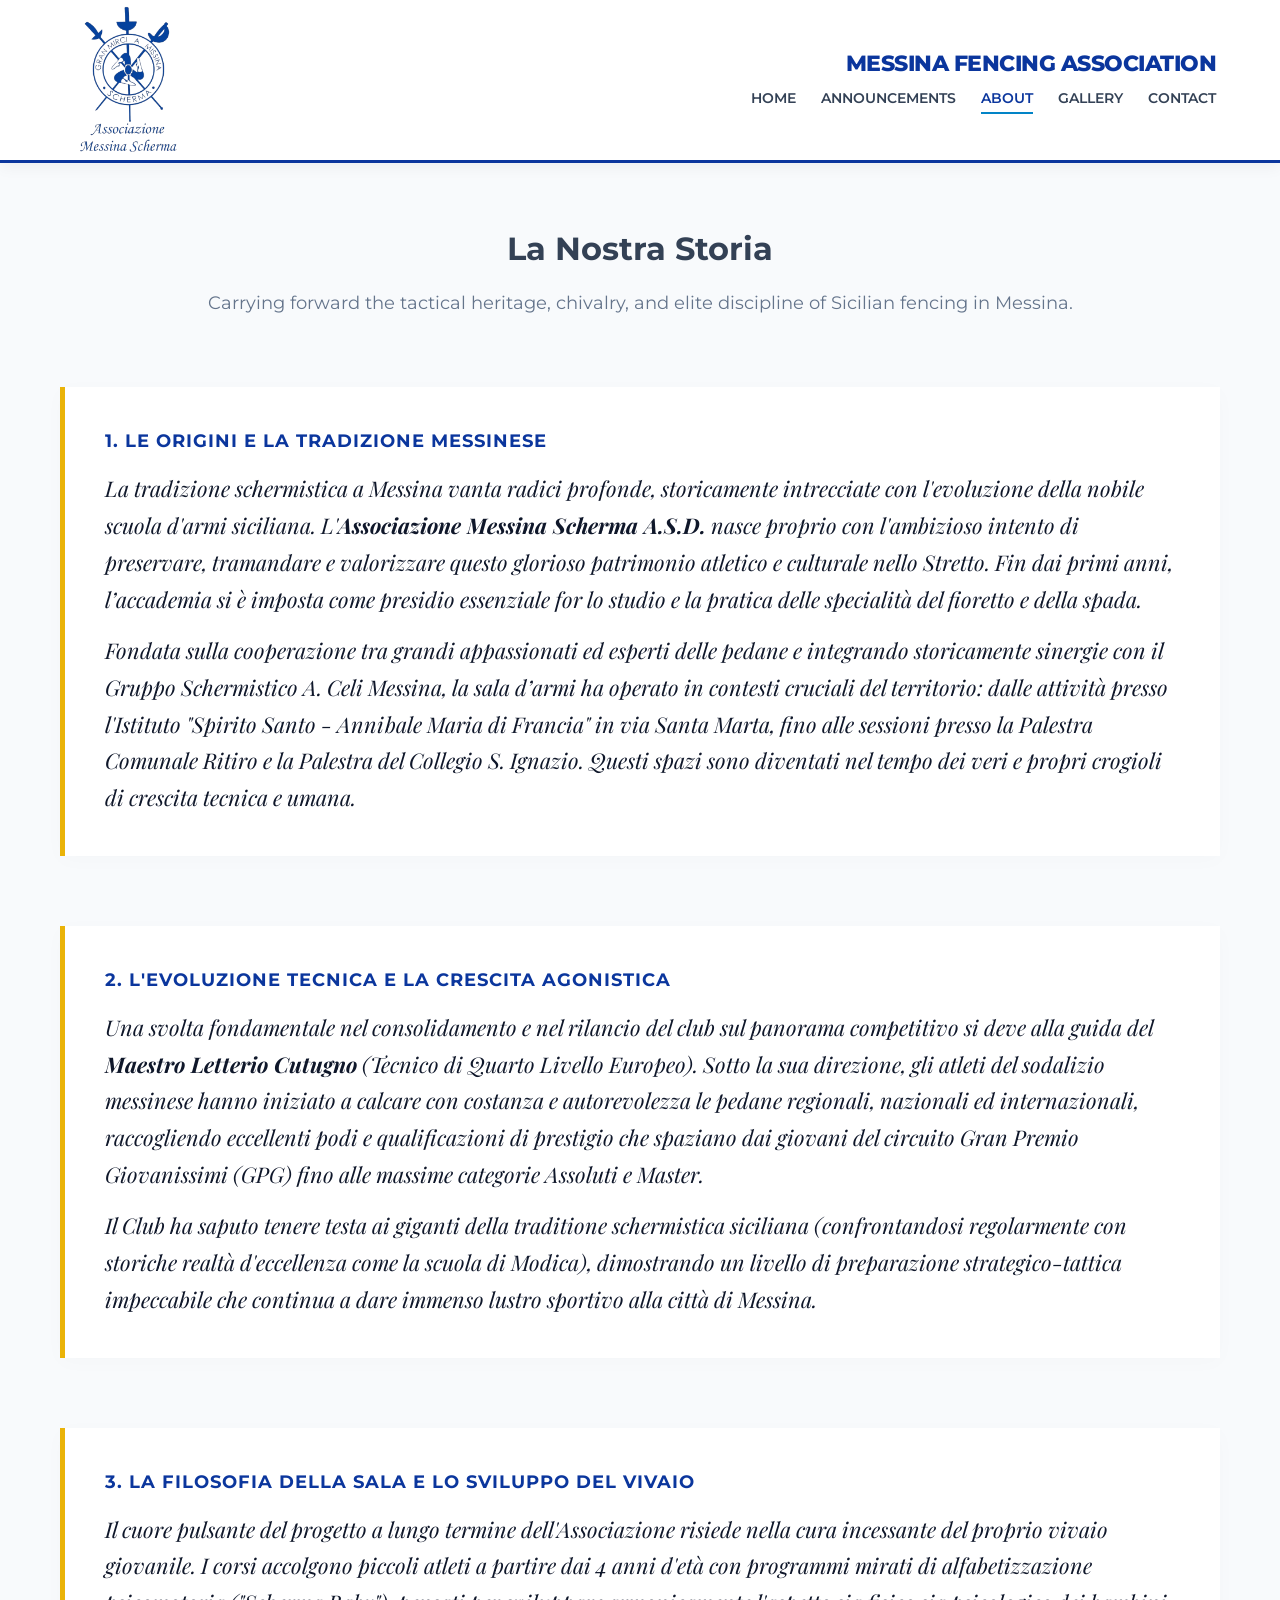
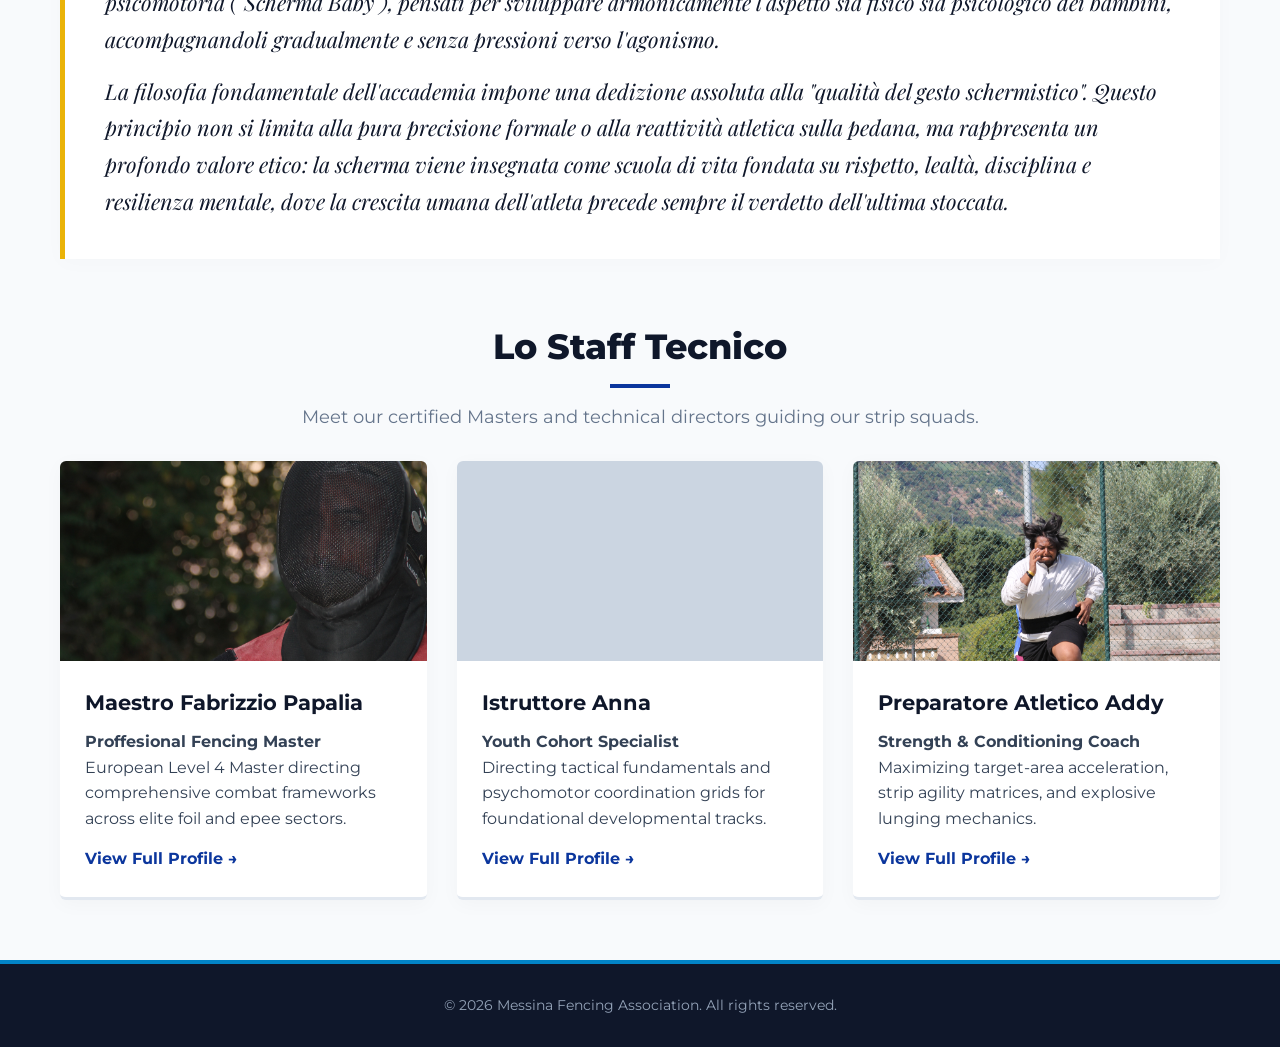
==== about.html @ eab6c380 "Initial upload of all website files and assets" ====
<!DOCTYPE html>
<html lang="en">
<head>
    <meta charset="UTF-8">
    <meta name="viewport" content="width=device-width, initial-scale=1.0">
    <title>About Us | ASSOCIAZIONE MESSINA SCHERMA</title>
    <link rel="stylesheet" href="look.css">
    <link rel="preconnect" href="https://fonts.googleapis.com">
    <link rel="preconnect" href="https://fonts.gstatic.com" crossorigin>
    <link href="https://fonts.googleapis.com/css2?family=Montserrat:wght@400;600;700;800&family=Playfair+Display:ital,wght=0,600;1,400&display=swap" rel="stylesheet">
</head>
<body>

    <nav>
        <a href="index.html" class="logo-link">
            <img src="logo.png" alt="Messina Fencing Association logo" class="nav-logo">
        </a>
        <div class="nav-content">
            <div class="nav-title">Messina Fencing Association</div>
            <div class="nav-links">
                <a href="index.html">Home</a>
                <a href="announcement.html">Announcements</a>
                <a href="about.html" class="active">About</a>
                <a href="gallery.html">Gallery</a>
                <a href="contact.html">Contact</a>
            </div>
        </div>
    </nav>

    <main class="page-container">
        <header class="section-heading">
            <h1>La Nostra Storia</h1>
            <p class="section-sub">Carrying forward the tactical heritage, chivalry, and elite discipline of Sicilian fencing in Messina.</p>
        </header>

        <section class="institutional-callout" style="margin-bottom: 40px;">
            <div class="callout-content">
                <h3 style="font-family:'Montserrat'; font-style:normal; margin-bottom: 15px; color:var(--primary-blue); text-transform: uppercase; font-size: 1.1rem; letter-spacing: 1px;">1. Le Origini e la Tradizione Messinese</h3>
                <p style="line-height: 1.7; margin-bottom: 15px;">
                    La tradizione schermistica a Messina vanta radici profonde, storicamente intrecciate con l'evoluzione della nobile scuola d'armi siciliana. L'<strong>Associazione Messina Scherma A.S.D.</strong> nasce proprio con l'ambizioso intento di preservare, tramandare e valorizzare questo glorioso patrimonio atletico e culturale nello Stretto. Fin dai primi anni, l’accademia si è imposta come presidio essenziale for lo studio e la pratica delle specialità del fioretto e della spada.
                </p>
                <p style="line-height: 1.7;">
                    Fondata sulla cooperazione tra grandi appassionati ed esperti delle pedane e integrando storicamente sinergie con il Gruppo Schermistico A. Celi Messina, la sala d’armi ha operato in contesti cruciali del territorio: dalle attività presso l'Istituto "Spirito Santo - Annibale Maria di Francia" in via Santa Marta, fino alle sessioni presso la Palestra Comunale Ritiro e la Palestra del Collegio S. Ignazio. Questi spazi sono diventati nel tempo dei veri e propri crogioli di crescita tecnica e umana.
                </p>
            </div>
        </section>

        <section class="institutional-callout" style="margin-bottom: 40px;">
            <div class="callout-content">
                <h3 style="font-family:'Montserrat'; font-style:normal; margin-bottom: 15px; color:var(--primary-blue); text-transform: uppercase; font-size: 1.1rem; letter-spacing: 1px;">2. L'Evoluzione Tecnica e la Crescita Agonistica</h3>
                <p style="line-height: 1.7; margin-bottom: 15px;">
                    Una svolta fondamentale nel consolidamento e nel rilancio del club sul panorama competitivo si deve alla guida del <strong>Maestro Letterio Cutugno</strong> (Tecnico di Quarto Livello Europeo). Sotto la sua direzione, gli atleti del sodalizio messinese hanno iniziato a calcare con costanza e autorevolezza le pedane regionali, nazionali ed internazionali, raccogliendo eccellenti podi e qualificazioni di prestigio che spaziano dai giovani del circuito Gran Premio Giovanissimi (GPG) fino alle massime categorie Assoluti e Master.
                </p>
                <p style="line-height: 1.7;">
                    Il Club ha saputo tenere testa ai giganti della traditione schermistica siciliana (confrontandosi regolarmente con storiche realtà d'eccellenza come la scuola di Modica), dimostrando un livello di preparazione strategico-tattica impeccabile che continua a dare immenso lustro sportivo alla città di Messina.
                </p>
            </div>
        </section>

        <section class="institutional-callout" style="margin-bottom: 60px;">
            <div class="callout-content">
                <h3 style="font-family:'Montserrat'; font-style:normal; margin-bottom: 15px; color:var(--primary-blue); text-transform: uppercase; font-size: 1.1rem; letter-spacing: 1px;">3. La Filosofia della Sala e lo Sviluppo del Vivaio</h3>
                <p style="line-height: 1.7; margin-bottom: 15px;">
                    Il cuore pulsante del progetto a lungo termine dell'Associazione risiede nella cura incessante del proprio vivaio giovanile. I corsi accolgono piccoli atleti a partire dai 4 anni d'età con programmi mirati di alfabetizzazione psicomotoria ("Scherma Baby"), pensati per sviluppare armonicamente l'aspetto sia fisico sia psicologico dei bambini, accompagnandoli gradualmente e senza pressioni verso l'agonismo.
                </p>
                <p style="line-height: 1.7;">
                    La filosofia fondamentale dell'accademia impone una dedizione assoluta alla <em>"qualità del gesto schermistico"</em>. Questo principio non si limita alla pura precisione formale o alla reattività atletica sulla pedana, ma rappresenta un profondo valore etico: la scherma viene insegnata come scuola di vita fondata su rispetto, lealtà, disciplina e resilienza mentale, dove la crescita umana dell'atleta precede sempre il verdetto dell'ultima stoccata.
                </p>
            </div>
        </section>

        <header class="section-heading" style="margin-bottom: 30px;">
            <h2>Lo Staff Tecnico</h2>
            <p class="section-sub">Meet our certified Masters and technical directors guiding our strip squads.</p>
        </header>

        <section class="discipline-grid"> 
    <article class="discipline-card"> 
        <div class="card-media-placeholder" id="staff-master" style="background-image: url('staff-master.JPG'); background-size: cover; background-position: center;"></div> 
        <div class="card-body"> 
            <h3>Maestro Fabrizzio Papalia</h3> 
            <p><strong>Proffesional Fencing Master</strong><br>European Level 4 Master directing comprehensive combat frameworks across elite foil and epee sectors.</p> 
            <a href="maestrofabri.html" class="profile-link" style="display:inline-block; margin-top:15px; color:var(--primary-blue); font-weight:bold; text-decoration:none;">View Full Profile &rarr;</a>
        </div> 
    </article>

    <article class="discipline-card"> 
        <div class="card-media-placeholder" id="staff-instructor" style="background-image: url('staff-instructor.jpg'); background-size: cover; background-position: center;"></div> 
        <div class="card-body"> 
            <h3>Istruttore Anna</h3> 
            <p><strong>Youth Cohort Specialist</strong><br>Directing tactical fundamentals and psychomotor coordination grids for foundational developmental tracks.</p> 
            <a href="annainstructore.html" class="profile-link" style="display:inline-block; margin-top:15px; color:var(--primary-blue); font-weight:bold; text-decoration:none;">View Full Profile &rarr;</a>
        </div> 
    </article>

    <article class="discipline-card"> 
        <div class="card-media-placeholder" id="staff-prep" style="background-image: url('staff-prep.JPG'); background-size: cover; background-position: center;"></div> 
        <div class="card-body"> 
            <h3>Preparatore Atletico Addy</h3> 
            <p><strong>Strength & Conditioning Coach</strong><br>Maximizing target-area acceleration, strip agility matrices, and explosive lunging mechanics.</p> 
            <a href="S&Ccoachaddy.html" class="profile-link" style="display:inline-block; margin-top:15px; color:var(--primary-blue); font-weight:bold; text-decoration:none;">View Full Profile &rarr;</a>
        </div> 
    </article> 
        </section>
    </main>

    <footer>
        <p>&copy; 2026 Messina Fencing Association. All rights reserved.</p>
    </footer>

</body>
</html>
---- look.css ----
/* ==========================================================================
   MASTER CSS BRANDING SYSTEM (MODICA DESIGN SCHEMA)
   ========================================================================== */

:root {
    /* Color Palette */
    --primary-blue: #0B369D;     /* Deep Prestige Fencing Navy Blue */
    --accent-sky: #0284C7;       /* Bright Electric Piste Cyan Accent */
    --accent-gold: #EAB308;      /* Medal Gold Highlight Accent */
    --navy-dark: #0F172A;        /* Deep Slate Secondary Dark Text */
    --text-dark: #334155;        /* Regular Body Copy Color text */
    --bg-light: #F8FAFC;         /* Cool Institutional Light Grey Base */
    --transition-speed: 0.25s;   /* Global Interactive Interface Speed */
}

/* Global Reset Rule */
* {
    margin: 0;
    padding: 0;
    box-sizing: border-box;
}

body {
    font-family: 'Montserrat', sans-serif;
    background-color: var(--bg-light);
    color: var(--text-dark);
    line-height: 1.6;
    overflow-x: hidden;
}

/* --- Navigation Header Architecture --- */
nav {
    background-color: #FFFFFF;
    border-bottom: 3px solid var(--primary-blue);
    display: flex;
    align-items: center;
    justify-content: space-between;
    padding: 5px 5%;
    position: sticky;
    top: 0;
    z-index: 1000;
    box-shadow: 0 4px 15px rgba(0,0,0,0.05);
}

.nav-logo {
    height: 150px;          /* Increased from 65px to make it bold and visible */
    width: auto;
    object-fit: contain;
    display: block;
    align-self: center;
    transition: transform var(--transition-speed);
}

.nav-logo:hover {
    transform: scale(1.03);
}

.nav-content {
    display: flex;
    flex-direction: column;
    align-items: flex-end;
    gap: 6px;
}

.nav-title {
    font-weight: 800;
    font-size: 1.4rem;
    color: var(--primary-blue);
    letter-spacing: -0.5px;
    text-transform: uppercase;
}

.nav-links {
    display: flex;
    gap: 25px;
}

.nav-links a {
    text-decoration: none;
    color: var(--text-dark);
    font-weight: 600;
    font-size: 0.9rem;
    text-transform: uppercase;
    position: relative;
    padding-bottom: 4px;
    transition: color var(--transition-speed);
}

.nav-links a:hover, 
.nav-links a.active {
    color: var(--primary-blue);
}

.nav-links a::after {
    content: '';
    position: absolute;
    width: 0;
    height: 2px;
    bottom: 0;
    left: 0;
    background-color: var(--accent-sky);
    transition: width var(--transition-speed) ease;
}

.nav-links a:hover::after,
.nav-links a.active::after {
    width: 100%;
}

/* --- Base Styling for Federation Link Containers --- */
.fed-link {
    display: inline-block;
    vertical-align: middle;
    transition: transform var(--transition-speed);
}

.fed-logo-img {
    width: auto;
    display: block;
    object-fit: contain;
}

/* --- Individual Custom Controls for Italian Federation (F.I.S.) Logo --- */
.fis-logo {
    margin-left: 15px; /* Spacing from main logo */
    margin-right: 10px;
}

.fis-logo .fed-logo-img {
    height: 135px; /* Custom size for F.I.S. logo */
}

.fis-logo:hover {
    transform: scale(1.05);
}

/* --- Individual Custom Controls for Sicilian Federation Logo --- */
.sicilia-logo {
    margin-left: 5px;
    margin-right: 20px; /* Spacing before the title/links block */
}

.sicilia-logo .fed-logo-img {
    height: 135px; /* Custom size for Sicilia logo */
}

.sicilia-logo:hover {
    transform: scale(1.05);
}

/* --- Hero Banner Layout --- */
.hero-strip {
    background-color: var(--navy-dark);
    background-image: linear-gradient(135deg, rgba(11, 54, 157, 0.85), rgba(15, 23, 42, 0.9)), url('hero-piste.jpg');
    background-size: cover;
    background-position: center;
    padding: 120px 5%;
    position: relative;
    color: #0B369D;
    text-align: left;
}

.hero-inner {
    max-width: 700px;
    position: relative;
    z-index: 5;
    
    /* Translucent Blue Card Background */
    background-color: rgba(11, 54, 157, 0.65); /* Blue with 65% transparency */
    padding: 35px;
    border-radius: 8px;
    backdrop-filter: blur(5px); /* Optional: Soft blur effect behind the box */
    border: 1px solid rgba(255, 255, 255, 0.15); /* Subtle border outline */
}

.hero-subtitle {
    color: var(--accent-gold);
    text-transform: uppercase;
    font-weight: 700;
    font-size: 0.9rem;
    letter-spacing: 2px;
    display: inline-block;
    margin-bottom: 15px;
}

.hero-strip h1 {
    color: cyan;
    font-size: 3.2rem;
    font-weight: 800;
    line-height: 1.15;
    margin-bottom: 20px;
    letter-spacing: -1px;
}

.text-highlight {
    color: var(--accent-gold);
}

.hero-strip p {
    font-size: 1.2rem;
    color: #E2E8F0;
    margin-bottom: 35px;
    max-width: 650px;
}

/* Buttons Component */
.hero-actions {
    display: flex;
    gap: 15px;
    flex-wrap: wrap;
}

.btn-primary, .btn-secondary {
    padding: 14px 28px;
    font-weight: 700;
    font-size: 0.95rem;
    text-transform: uppercase;
    text-decoration: none;
    border-radius: 4px;
    transition: all var(--transition-speed);
}

.btn-primary {
    background-color: var(--accent-sky);
    color: #FFFFFF;
    box-shadow: 0 4px 14px rgba(2, 132, 199, 0.4);
}

.btn-primary:hover {
    background-color: var(--primary-blue);
    transform: translateY(-2px);
}

.btn-secondary {
    background-color: transparent;
    color: #FFFFFF;
    border: 2px solid #FFFFFF;
}

.btn-secondary:hover {
    background-color: #FFFFFF;
    color: var(--navy-dark);
    transform: translateY(-2px);
}

/* --- Main Layout Grid Frameworks --- */
.home-container, .page-container {
    max-width: 1200px;
    margin: 60px auto;
    padding: 0 20px;
}

/* Sections Shared Heading Patterns */
.section-heading, .page-header {
    text-align: center;
    margin-bottom: 50px;
}

.section-heading h2, .page-header h1 {
    font-size: 2.2rem;
    color: var(--navy-dark);
    font-weight: 800;
    position: relative;
    display: inline-block;
    padding-bottom: 12px;
}

.section-heading h2::after, .page-header h1::after {
    content: '';
    position: absolute;
    width: 60px;
    height: 4px;
    background-color: var(--primary-blue);
    bottom: 0;
    left: 50%;
    transform: translateX(-50%);
}

.section-sub, .lead-text {
    font-size: 1.1rem;
    color: #64748B;
    margin-top: 15px;
}

/* Three Columns Discipline Cards */
.discipline-grid {
    display: grid;
    grid-template-columns: repeat(auto-fit, minmax(320px, 1fr));
    gap: 30px;
    margin-top: 20px;
}

.discipline-card {
    background-color: #FFFFFF;
    border-radius: 6px;
    overflow: hidden;
    box-shadow: 0 4px 20px rgba(0,0,0,0.03);
    border-bottom: 3px solid #E2E8F0;
    transition: border-color var(--transition-speed), transform var(--transition-speed);
}

.discipline-card:hover {
    border-color: var(--primary-blue);
    transform: translateY(-5px);
}

.card-media-placeholder {
    width: 100%;
    height: 200px;
    background-color: #CBD5E1;
    display: flex;
    align-items: center;
    justify-content: center;
    color: #475569;
    font-weight: 600;
    font-size: 0.9rem;
    background-size: cover;
    background-position: center;
}

.card-body {
    padding: 25px;
}

.card-body h3 {
    font-size: 1.3rem;
    color: var(--navy-dark);
    margin-bottom: 10px;
}

/* Institutional Callout Box */
.institutional-callout {
    background-color: #FFFFFF;
    border-left: 5px solid var(--accent-gold);
    padding: 40px;
    margin: 70px 0;
    box-shadow: 0 4px 20px rgba(0,0,0,0.02);
}

.callout-content p {
    font-family: 'Playfair Display', serif;
    font-style: italic;
    font-size: 1.35rem;
    color: var(--navy-dark);
    line-height: 1.5;
}

.callout-author {
    display: block;
    margin-top: 15px;
    font-weight: 700;
    text-transform: uppercase;
    font-size: 0.85rem;
    color: #64748B;
    letter-spacing: 1px;
}

/* Sponsors Row */
.sponsor-ribbon {
    border-top: 1px solid #E2E8F0;
    padding-top: 40px;
    text-align: center;
}

.sponsor-title {
    font-size: 0.8rem;
    text-transform: uppercase;
    font-weight: 700;
    color: #94A3B8;
    letter-spacing: 1.5px;
}

.sponsor-logo-track {
    display: flex;
    justify-content: center;
    gap: 50px;
    align-items: center;
    margin-top: 25px;
    flex-wrap: wrap;
}

.sponsor-placeholder {
    color: #64748B;
    font-weight: 700;
    font-size: 1.1rem;
    opacity: 0.7;
}

/* --- Layout Footer Block --- */
footer {
    background-color: var(--navy-dark);
    color: #94A3B8;
    padding: 30px 0;
    text-align: center;
    font-size: 0.9rem;
    border-top: 4px solid var(--accent-sky);
}

/* Responsive Adjustments */
@media(max-width: 768px) {
    nav { flex-direction: column; gap: 15px; text-align: center; }
    .nav-content { align-items: center; }
    .hero-strip h1 { font-size: 2.2rem; }
    .fis-logo, .sicilia-logo { margin: 0 5px; }
}

/* --- News Badges & Media Links --- */
.badge { font-size: 0.7rem; font-weight: 700; text-transform: uppercase; padding: 3px 8px; border-radius: 3px; display: inline-block; margin-bottom: 8px; }
.tag-institutional { background-color: #EFF6FF; color: var(--primary-blue); }
.tag-tournament { background-color: #FEF3C7; color: #B45309; }
.tag-schedule { background-color: #F0FDF4; color: #15803D; }
.tag-federal { background-color: #F5F3FF; color: #6D28D9; }

/* Image Links for the Announcement Grid */
#media-news-1 { background-image: url('image_3be119.jpg'); }
#media-news-2 { background-image: url('image_465906.jpg'); }
#media-news-3 { background-image: url('hero-piste.jpg'); }

/* --- Staff Photo Placeholders --- */
#staff-master { background-image: url('hero-piste.jpg'); }      /* Swap with an actual coach photo later if you want */
#staff-instructor { background-image: url('image_3be119.jpg'); }  /* Reuse existing placeholder image */
#staff-prep { background-image: url('image_465906.jpg'); }        /* Reuse existing placeholder image */
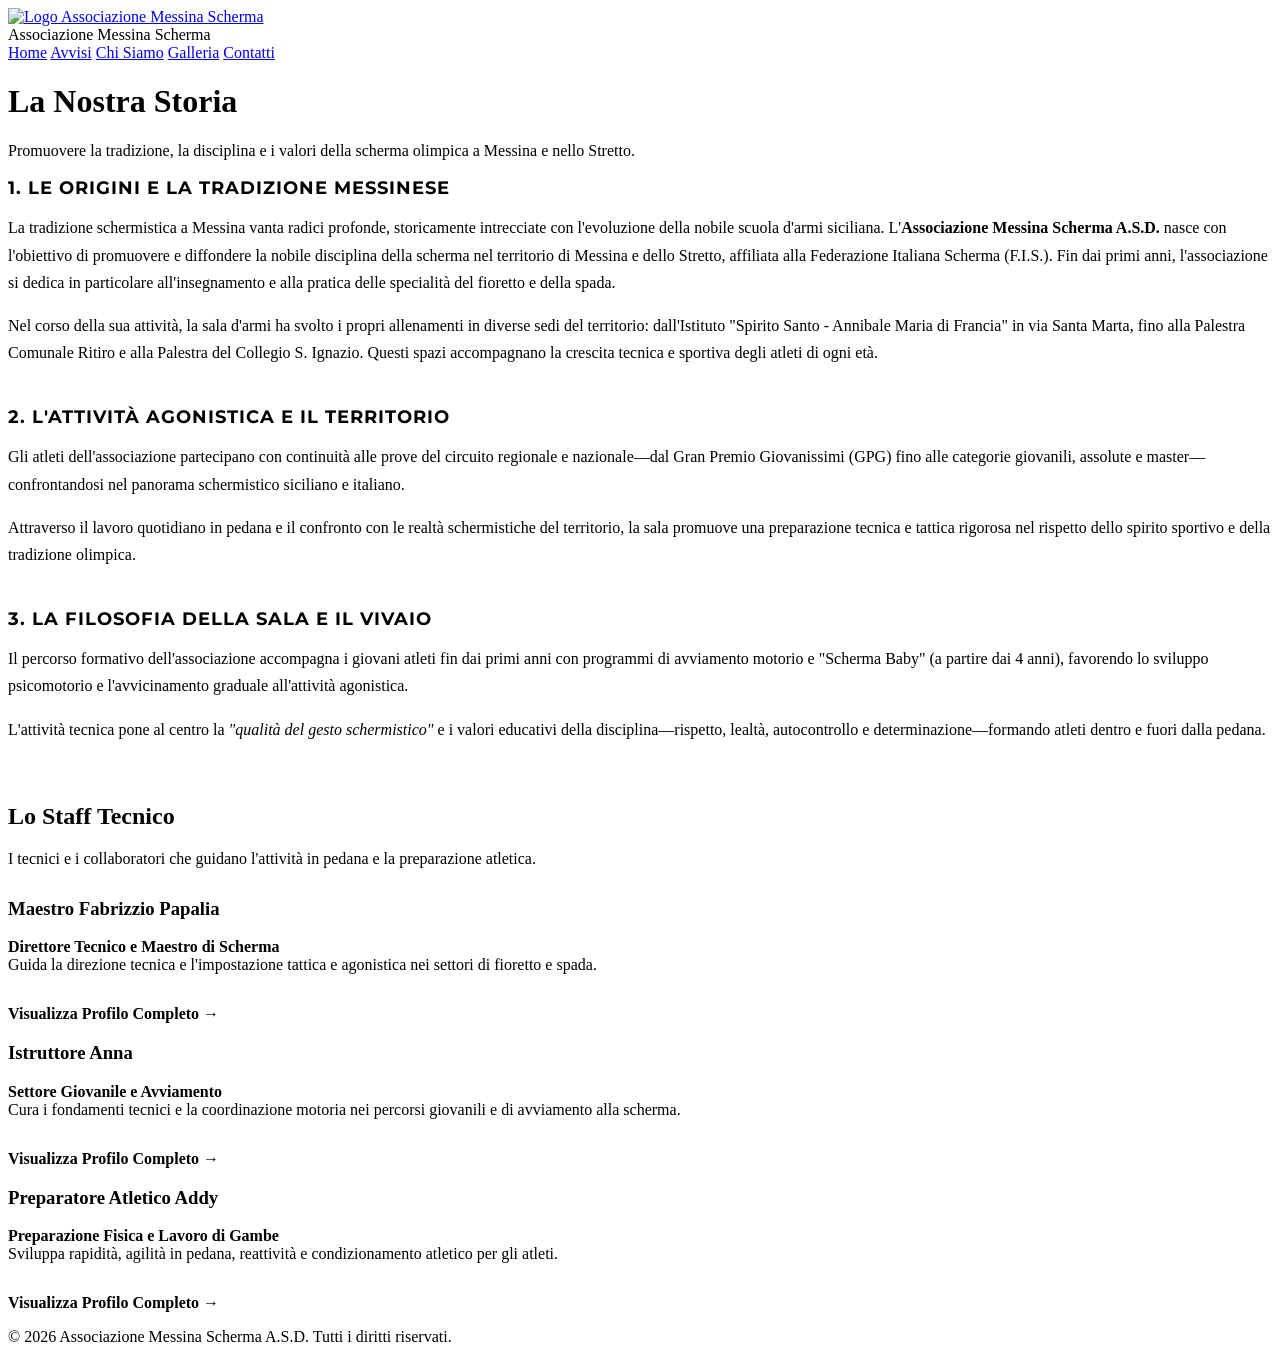
==== commit 6e12b24d: "Add files via upload" ====
--- a/about.html
+++ b/about.html
@@ -1,112 +1,108 @@
-<!DOCTYPE html>
-<html lang="en">
-<head>
-    <meta charset="UTF-8">
-    <meta name="viewport" content="width=device-width, initial-scale=1.0">
-    <title>About Us | ASSOCIAZIONE MESSINA SCHERMA</title>
-    <link rel="stylesheet" href="look.css">
-    <link rel="preconnect" href="https://fonts.googleapis.com">
-    <link rel="preconnect" href="https://fonts.gstatic.com" crossorigin>
-    <link href="https://fonts.googleapis.com/css2?family=Montserrat:wght@400;600;700;800&family=Playfair+Display:ital,wght=0,600;1,400&display=swap" rel="stylesheet">
-</head>
-<body>
-
-    <nav>
-        <a href="index.html" class="logo-link">
-            <img src="logo.png" alt="Messina Fencing Association logo" class="nav-logo">
-        </a>
-        <div class="nav-content">
-            <div class="nav-title">Messina Fencing Association</div>
-            <div class="nav-links">
-                <a href="index.html">Home</a>
-                <a href="announcement.html">Announcements</a>
-                <a href="about.html" class="active">About</a>
-                <a href="gallery.html">Gallery</a>
-                <a href="contact.html">Contact</a>
-            </div>
-        </div>
-    </nav>
-
-    <main class="page-container">
-        <header class="section-heading">
-            <h1>La Nostra Storia</h1>
-            <p class="section-sub">Carrying forward the tactical heritage, chivalry, and elite discipline of Sicilian fencing in Messina.</p>
-        </header>
-
-        <section class="institutional-callout" style="margin-bottom: 40px;">
-            <div class="callout-content">
-                <h3 style="font-family:'Montserrat'; font-style:normal; margin-bottom: 15px; color:var(--primary-blue); text-transform: uppercase; font-size: 1.1rem; letter-spacing: 1px;">1. Le Origini e la Tradizione Messinese</h3>
-                <p style="line-height: 1.7; margin-bottom: 15px;">
-                    La tradizione schermistica a Messina vanta radici profonde, storicamente intrecciate con l'evoluzione della nobile scuola d'armi siciliana. L'<strong>Associazione Messina Scherma A.S.D.</strong> nasce proprio con l'ambizioso intento di preservare, tramandare e valorizzare questo glorioso patrimonio atletico e culturale nello Stretto. Fin dai primi anni, l’accademia si è imposta come presidio essenziale for lo studio e la pratica delle specialità del fioretto e della spada.
-                </p>
-                <p style="line-height: 1.7;">
-                    Fondata sulla cooperazione tra grandi appassionati ed esperti delle pedane e integrando storicamente sinergie con il Gruppo Schermistico A. Celi Messina, la sala d’armi ha operato in contesti cruciali del territorio: dalle attività presso l'Istituto "Spirito Santo - Annibale Maria di Francia" in via Santa Marta, fino alle sessioni presso la Palestra Comunale Ritiro e la Palestra del Collegio S. Ignazio. Questi spazi sono diventati nel tempo dei veri e propri crogioli di crescita tecnica e umana.
-                </p>
-            </div>
-        </section>
-
-        <section class="institutional-callout" style="margin-bottom: 40px;">
-            <div class="callout-content">
-                <h3 style="font-family:'Montserrat'; font-style:normal; margin-bottom: 15px; color:var(--primary-blue); text-transform: uppercase; font-size: 1.1rem; letter-spacing: 1px;">2. L'Evoluzione Tecnica e la Crescita Agonistica</h3>
-                <p style="line-height: 1.7; margin-bottom: 15px;">
-                    Una svolta fondamentale nel consolidamento e nel rilancio del club sul panorama competitivo si deve alla guida del <strong>Maestro Letterio Cutugno</strong> (Tecnico di Quarto Livello Europeo). Sotto la sua direzione, gli atleti del sodalizio messinese hanno iniziato a calcare con costanza e autorevolezza le pedane regionali, nazionali ed internazionali, raccogliendo eccellenti podi e qualificazioni di prestigio che spaziano dai giovani del circuito Gran Premio Giovanissimi (GPG) fino alle massime categorie Assoluti e Master.
-                </p>
-                <p style="line-height: 1.7;">
-                    Il Club ha saputo tenere testa ai giganti della traditione schermistica siciliana (confrontandosi regolarmente con storiche realtà d'eccellenza come la scuola di Modica), dimostrando un livello di preparazione strategico-tattica impeccabile che continua a dare immenso lustro sportivo alla città di Messina.
-                </p>
-            </div>
-        </section>
-
-        <section class="institutional-callout" style="margin-bottom: 60px;">
-            <div class="callout-content">
-                <h3 style="font-family:'Montserrat'; font-style:normal; margin-bottom: 15px; color:var(--primary-blue); text-transform: uppercase; font-size: 1.1rem; letter-spacing: 1px;">3. La Filosofia della Sala e lo Sviluppo del Vivaio</h3>
-                <p style="line-height: 1.7; margin-bottom: 15px;">
-                    Il cuore pulsante del progetto a lungo termine dell'Associazione risiede nella cura incessante del proprio vivaio giovanile. I corsi accolgono piccoli atleti a partire dai 4 anni d'età con programmi mirati di alfabetizzazione psicomotoria ("Scherma Baby"), pensati per sviluppare armonicamente l'aspetto sia fisico sia psicologico dei bambini, accompagnandoli gradualmente e senza pressioni verso l'agonismo.
-                </p>
-                <p style="line-height: 1.7;">
-                    La filosofia fondamentale dell'accademia impone una dedizione assoluta alla <em>"qualità del gesto schermistico"</em>. Questo principio non si limita alla pura precisione formale o alla reattività atletica sulla pedana, ma rappresenta un profondo valore etico: la scherma viene insegnata come scuola di vita fondata su rispetto, lealtà, disciplina e resilienza mentale, dove la crescita umana dell'atleta precede sempre il verdetto dell'ultima stoccata.
-                </p>
-            </div>
-        </section>
-
-        <header class="section-heading" style="margin-bottom: 30px;">
-            <h2>Lo Staff Tecnico</h2>
-            <p class="section-sub">Meet our certified Masters and technical directors guiding our strip squads.</p>
-        </header>
-
-        <section class="discipline-grid"> 
-    <article class="discipline-card"> 
-        <div class="card-media-placeholder" id="staff-master" style="background-image: url('staff-master.JPG'); background-size: cover; background-position: center;"></div> 
-        <div class="card-body"> 
-            <h3>Maestro Fabrizzio Papalia</h3> 
-            <p><strong>Proffesional Fencing Master</strong><br>European Level 4 Master directing comprehensive combat frameworks across elite foil and epee sectors.</p> 
-            <a href="maestrofabri.html" class="profile-link" style="display:inline-block; margin-top:15px; color:var(--primary-blue); font-weight:bold; text-decoration:none;">View Full Profile &rarr;</a>
-        </div> 
-    </article>
-
-    <article class="discipline-card"> 
-        <div class="card-media-placeholder" id="staff-instructor" style="background-image: url('staff-instructor.jpg'); background-size: cover; background-position: center;"></div> 
-        <div class="card-body"> 
-            <h3>Istruttore Anna</h3> 
-            <p><strong>Youth Cohort Specialist</strong><br>Directing tactical fundamentals and psychomotor coordination grids for foundational developmental tracks.</p> 
-            <a href="annainstructore.html" class="profile-link" style="display:inline-block; margin-top:15px; color:var(--primary-blue); font-weight:bold; text-decoration:none;">View Full Profile &rarr;</a>
-        </div> 
-    </article>
-
-    <article class="discipline-card"> 
-        <div class="card-media-placeholder" id="staff-prep" style="background-image: url('staff-prep.JPG'); background-size: cover; background-position: center;"></div> 
-        <div class="card-body"> 
-            <h3>Preparatore Atletico Addy</h3> 
-            <p><strong>Strength & Conditioning Coach</strong><br>Maximizing target-area acceleration, strip agility matrices, and explosive lunging mechanics.</p> 
-            <a href="S&Ccoachaddy.html" class="profile-link" style="display:inline-block; margin-top:15px; color:var(--primary-blue); font-weight:bold; text-decoration:none;">View Full Profile &rarr;</a>
-        </div> 
-    </article> 
-        </section>
-    </main>
-
-    <footer>
-        <p>&copy; 2026 Messina Fencing Association. All rights reserved.</p>
-    </footer>
-
-</body>
-</html>+<!DOCTYPE html>
+<html lang="it">
+<head>
+    <meta charset="UTF-8">
+    <meta name="viewport" content="width=device-width, initial-scale=1.0">
+    <title>Chi Siamo | ASSOCIAZIONE MESSINA SCHERMA</title>
+    <link rel="stylesheet" href="look.css">
+    <link rel="preconnect" href="https://fonts.googleapis.com">
+    <link rel="preconnect" href="https://fonts.gstatic.com" crossorigin>
+    <link href="https://fonts.googleapis.com/css2?family=Montserrat:wght@400;600;700;800&family=Playfair+Display:ital,wght@0,600;1,400&display=swap" rel="stylesheet">
+</head>
+<body>
+
+    <nav>
+        <a href="index.html" class="logo-link">
+            <img src="logo.png" alt="Logo Associazione Messina Scherma" class="nav-logo">
+        </a>
+        <div class="nav-content">
+            <div class="nav-title">Associazione Messina Scherma</div>
+            <div class="nav-links">
+                <a href="index.html">Home</a>
+                <a href="announcement.html">Avvisi</a>
+                <a href="about.html" class="active">Chi Siamo</a>
+                <a href="gallery.html">Galleria</a>
+                <a href="contact.html">Contatti</a>
+            </div>
+        </div>
+    </nav>
+
+    <main class="page-container">
+        <header class="section-heading">
+            <h1>La Nostra Storia</h1>
+            <p class="section-sub">Promuovere la tradizione, la disciplina e i valori della scherma olimpica a Messina e nello Stretto.</p>
+        </header>
+
+        <section class="institutional-callout" style="margin-bottom: 40px;">
+            <div class="callout-content">
+                <h3 style="font-family:'Montserrat'; font-style:normal; margin-bottom: 15px; color:var(--primary-blue); text-transform: uppercase; font-size: 1.1rem; letter-spacing: 1px;">1. Le Origini e la Tradizione Messinese</h3>
+                <p style="line-height: 1.7; margin-bottom: 15px;">
+                    La tradizione schermistica a Messina vanta radici profonde, storicamente intrecciate con l'evoluzione della nobile scuola d'armi siciliana. L'<strong>Associazione Messina Scherma A.S.D.</strong> nasce con l'obiettivo di promuovere e diffondere la nobile disciplina della scherma nel territorio di Messina e dello Stretto, affiliata alla Federazione Italiana Scherma (F.I.S.). Fin dai primi anni, l'associazione si dedica in particolare all'insegnamento e alla pratica delle specialità del fioretto e della spada.
+                </p>
+                <p style="line-height: 1.7;">
+                    Nel corso della sua attività, la sala d'armi ha svolto i propri allenamenti in diverse sedi del territorio: dall'Istituto "Spirito Santo - Annibale Maria di Francia" in via Santa Marta, fino alla Palestra Comunale Ritiro e alla Palestra del Collegio S. Ignazio. Questi spazi accompagnano la crescita tecnica e sportiva degli atleti di ogni età.
+                </p>
+            </div>
+        </section>
+
+        <section class="institutional-callout" style="margin-bottom: 40px;">
+            <div class="callout-content">
+                <h3 style="font-family:'Montserrat'; font-style:normal; margin-bottom: 15px; color:var(--primary-blue); text-transform: uppercase; font-size: 1.1rem; letter-spacing: 1px;">2. L'Attività Agonistica e il Territorio</h3>
+                <p style="line-height: 1.7; margin-bottom: 15px;">
+                    Gli atleti dell'associazione partecipano con continuità alle prove del circuito regionale e nazionale—dal Gran Premio Giovanissimi (GPG) fino alle categorie giovanili, assolute e master—confrontandosi nel panorama schermistico siciliano e italiano.
+                </p>
+                <p style="line-height: 1.7;">
+                    Attraverso il lavoro quotidiano in pedana e il confronto con le realtà schermistiche del territorio, la sala promuove una preparazione tecnica e tattica rigorosa nel rispetto dello spirito sportivo e della tradizione olimpica.
+                </p>
+            </div>
+        </section>
+
+        <section class="institutional-callout" style="margin-bottom: 60px;">
+            <div class="callout-content">
+                <h3 style="font-family:'Montserrat'; font-style:normal; margin-bottom: 15px; color:var(--primary-blue); text-transform: uppercase; font-size: 1.1rem; letter-spacing: 1px;">3. La Filosofia della Sala e il Vivaio</h3>
+                <p style="line-height: 1.7; margin-bottom: 15px;">
+                    Il percorso formativo dell'associazione accompagna i giovani atleti fin dai primi anni con programmi di avviamento motorio e "Scherma Baby" (a partire dai 4 anni), favorendo lo sviluppo psicomotorio e l'avvicinamento graduale all'attività agonistica.
+                </p>
+                <p style="line-height: 1.7;">
+                    L'attività tecnica pone al centro la <em>"qualità del gesto schermistico"</em> e i valori educativi della disciplina—rispetto, lealtà, autocontrollo e determinazione—formando atleti dentro e fuori dalla pedana.
+                </p>
+            </div>
+        </section>
+
+        <header class="section-heading" style="margin-bottom: 30px;">
+            <h2>Lo Staff Tecnico</h2>
+            <p class="section-sub">I tecnici e i collaboratori che guidano l'attività in pedana e la preparazione atletica.</p>
+        </header>
+
+        <section class="discipline-grid"> 
+    <article class="discipline-card"> 
+        <div class="card-media-placeholder" id="staff-master" style="background-image: url('staff-master.JPG'); background-size: cover; background-position: center;"></div> 
+        <div class="card-body"> 
+            <h3>Maestro Fabrizzio Papalia</h3> 
+            <p><strong>Direttore Tecnico e Maestro di Scherma</strong><br>Guida la direzione tecnica e l'impostazione tattica e agonistica nei settori di fioretto e spada.</p> 
+            <a href="maestrofabri.html" class="profile-link" style="display:inline-block; margin-top:15px; color:var(--primary-blue); font-weight:bold; text-decoration:none;">Visualizza Profilo Completo &rarr;</a>
+        </div> 
+    </article>
+
+    <article class="discipline-card"> 
+        <div class="card-media-placeholder" id="staff-instructor" style="background-image: url('staff-instructor.jpg'); background-size: cover; background-position: center;"></div> 
+        <div class="card-body"> 
+            <h3>Istruttore Anna</h3> 
+            <p><strong>Settore Giovanile e Avviamento</strong><br>Cura i fondamenti tecnici e la coordinazione motoria nei percorsi giovanili e di avviamento alla scherma.</p> 
+            <a href="annainstructore.html" class="profile-link" style="display:inline-block; margin-top:15px; color:var(--primary-blue); font-weight:bold; text-decoration:none;">Visualizza Profilo Completo &rarr;</a>
+        </div> 
+    </article>
+
+    <article class="discipline-card"> 
+        <div class="card-media-placeholder" id="staff-prep" style="background-image: url('staff-prep.JPG'); background-size: cover; background-position: center;"></div> 
+        <div class="card-body"> 
+            <h3>Preparatore Atletico Addy</h3> 
+            <p><strong>Preparazione Fisica e Lavoro di Gambe</strong><br>Sviluppa rapidità, agilità in pedana, reattività e condizionamento atletico per gli atleti.</p> 
+            <a href="S&Ccoachaddy.html" class="profile-link" style="display:inline-block; margin-top:15px; color:var(--primary-blue); font-weight:bold; text-decoration:none;">Visualizza Profilo Completo &rarr;</a>
+        </div> 
+    </article> 
+        </section>
+    </main>
+
+    <footer>
+        <p>&copy; 2026 Associazione Messina Scherma A.S.D. Tutti i diritti riservati.</p>
